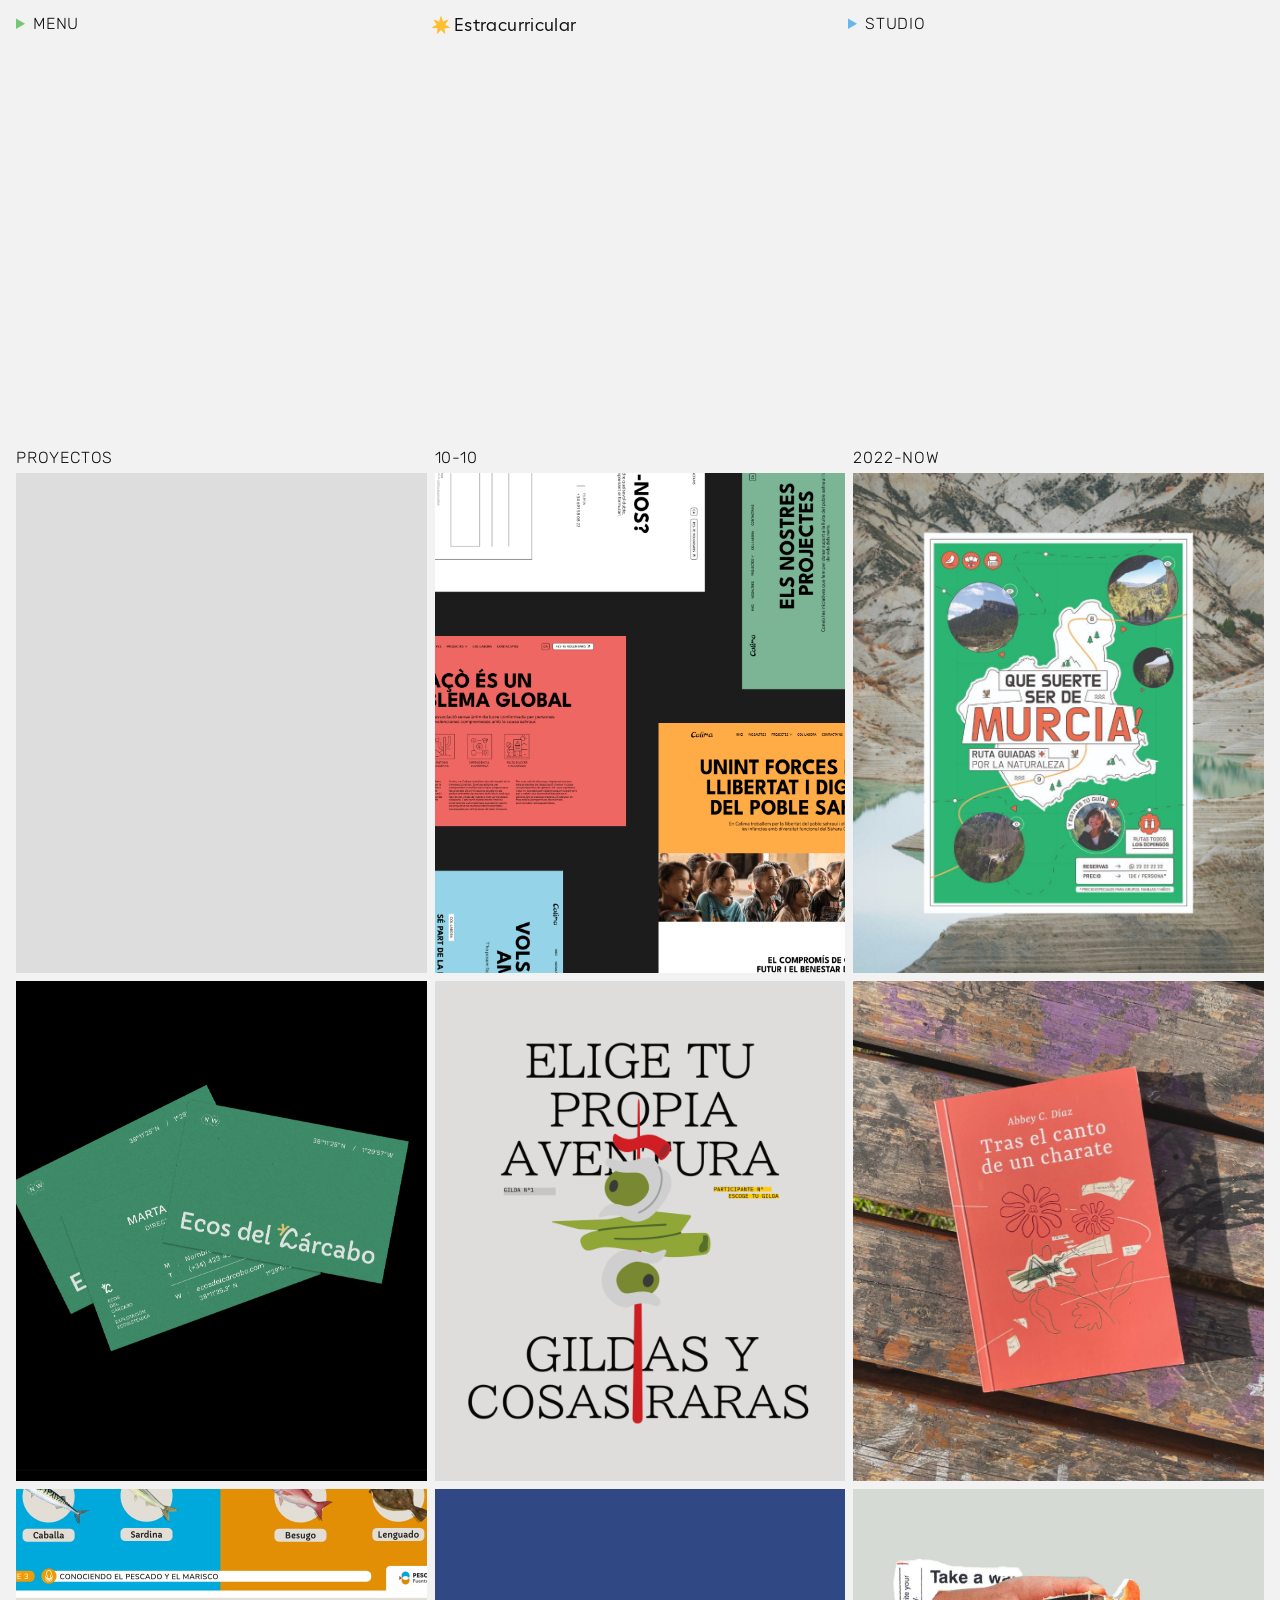
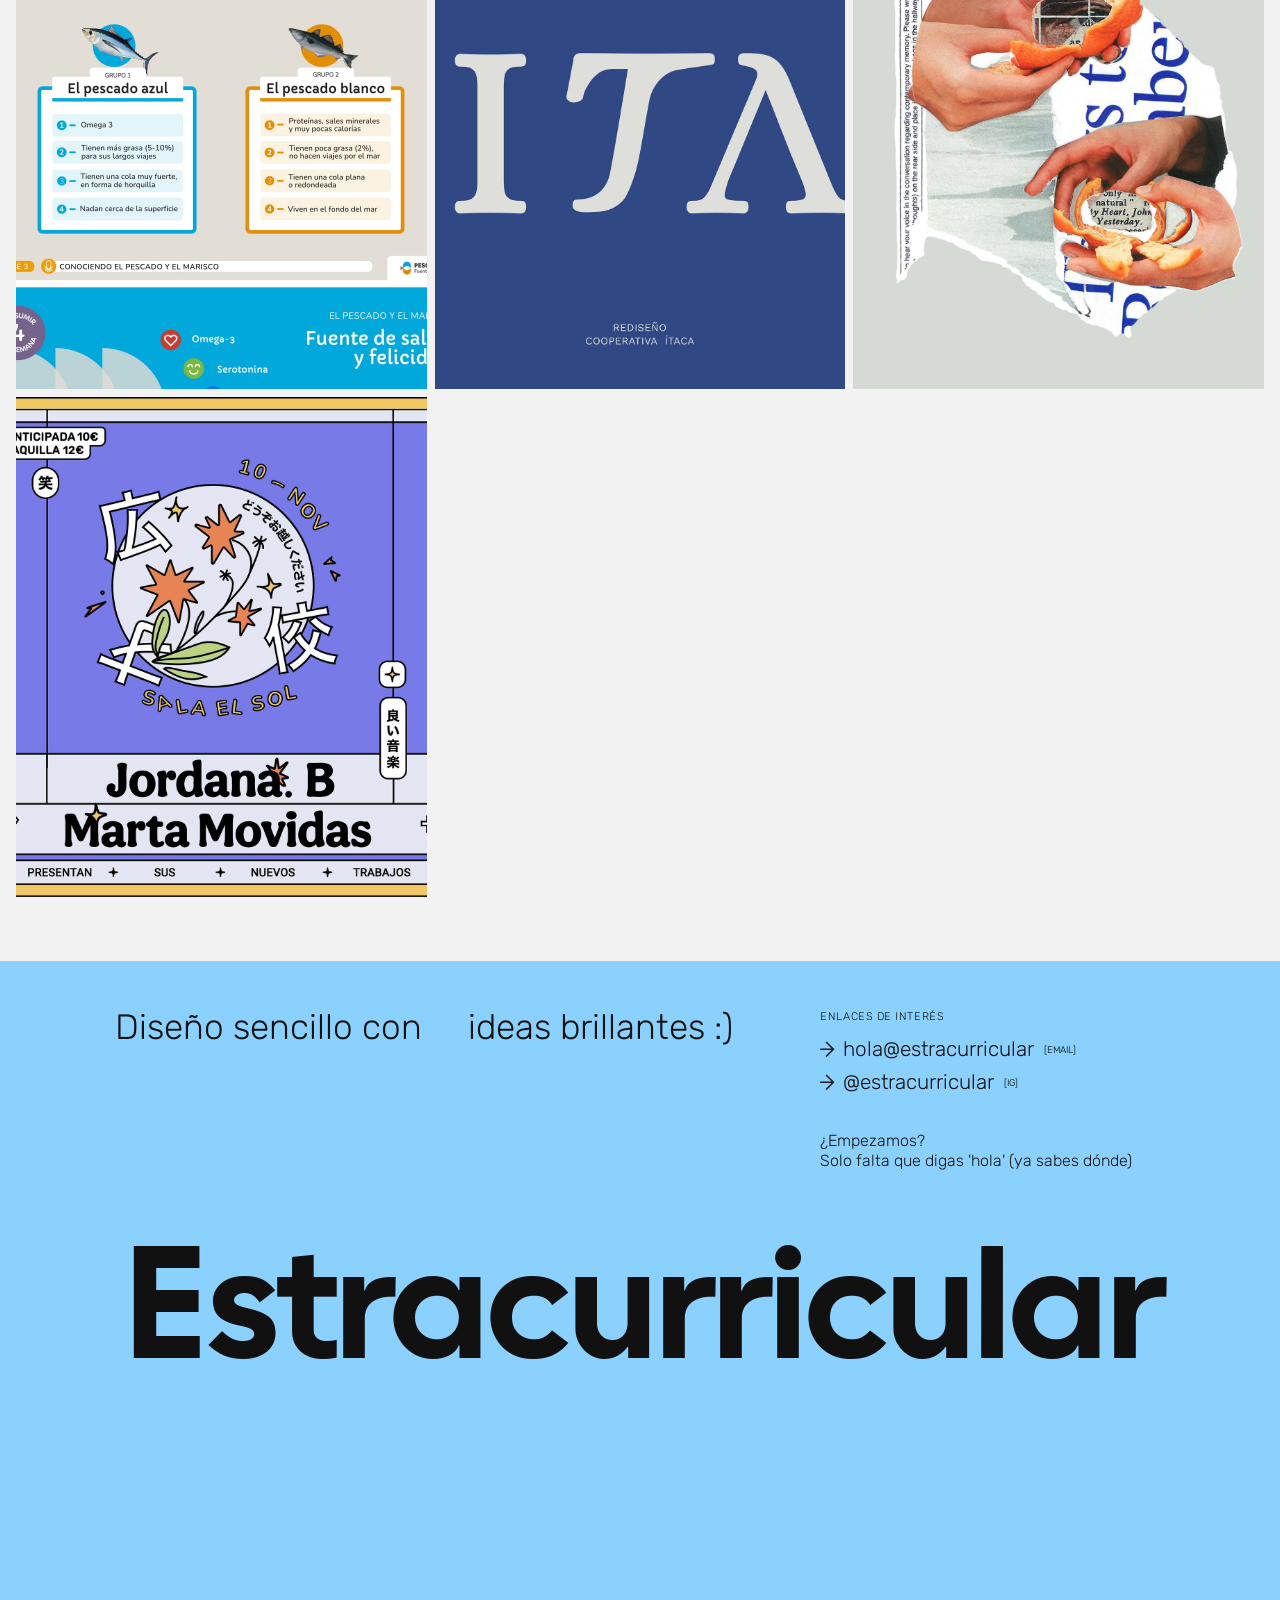
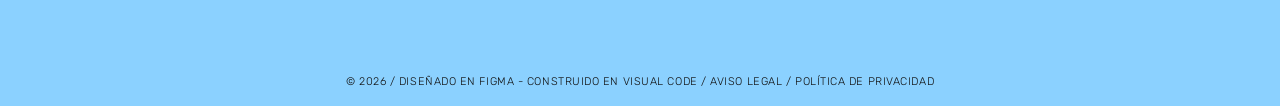
==== index.html @ f42e4435 "feat: mensaje hecho a mano" ====
<!DOCTYPE html>
<html lang="es">
<head>
    <meta charset="UTF-8">
    <meta name="viewport" content="width=device-width, initial-scale=1.0">

    <title>Estracurricular Design</title>

    <link rel="icon" type="image/svg+xml" href="./assets/img/favicon.svg" />


    <!-- Google Fonts -->
    <link rel="preconnect" href="https://fonts.googleapis.com">
	  <link rel="preconnect" href="https://fonts.gstatic.com" crossorigin>
	  <link href="https://fonts.googleapis.com/css2?family=Rubik:ital,wght@0,300..900;1,300..900&display=swap" rel="stylesheet">

    <link rel="stylesheet" href="css/style.css">
    <link rel="stylesheet" href="css/typography.css">
</head>

<body>
<!-- 
  Aquí no hay plantillas, solo decisiones cuestionables
  Está maquetado en Visual Code y publicado con github
  Lenguaje Vainilla -->

<!-- START: Header -->
    <header class="header">
<!-- 1. Menu -->
        <details >
          <summary class="text-heading-3 menu">Menu</summary>
          <aside class="aside_menu">
            <span class="text-label"> Menu?... Vaya</span>
            <div class="bloque__titulo">
               <h3 class="text-display">Pues no hay mucho más que te pueda enseñar...</h3>
               <p class="text-heading-2" style="text-transform:none; letter-spacing: 0; ">Pero si quieres saber más de mí o proponerme cualquier cosa (ya sea tomar un café, pedirme matrimonio, montar una marca de pizzas o simplemente ser mi amiga), ya sabes dónde encontrarme:</p>
            </div>
            <img src="./assets/img/yo-pequena.svg">
            <div class="linea"></div>
            <div class="bloque__contacto">
              <div class="bloque__contacto_sub">
                <p class="text-label bloque__subtitulo">Email</p>
                <address class="text-heading-3">hola@estracurricular.es</address>
              </div>
              <div class="bloque__contacto_sub">
                <p class="text-label">Instagram</p>
                <a href="https://www.instagram.com/estracurricular/" class="text-heading-3">
                  @estracurrciular 
                  <svg width="15" viewBox="0 0 22 23" fill="none" xmlns="http://www.w3.org/2000/svg"><path d="M1.25003 11.1222L19.4514 11.1358M9.70215 1.25L19.6016 11.1495L9.70215 21.049" stroke="#1E1E1C" stroke-width="2.5" stroke-miterlimit="10" stroke-linecap="round"/></svg>
                </a>
              </div>
              <div class="bloque__contacto_sub">
                <p class="text-label">Teléfono</p>
                <p class="text-heading-3">Primero invitame a cenar :P</p>
              </div>
            </div>
          </aside>
        </details>
<!-- 2. Logo -->
        <span class="header__logo">
            <svg width="18px" viewBox="0 0 298 291" version="1.1" xmlns="http://www.w3.org/2000/svg" xmlns:xlink="http://www.w3.org/1999/xlink" xml:space="preserve" xmlns:serif="http://www.serif.com/" style="fill-rule:evenodd;clip-rule:evenodd;stroke-linejoin:round;stroke-miterlimit:2;">
            <g transform="matrix(1,0,0,1,-1674.656646,-1501)"> <g transform="matrix(1,0,0,1,-89,252)">
            <path d="M1906.164,1253.664C1907.027,1250.89 1909.595,1249 1912.5,1249C1915.405,1249 1917.973,1250.89 1918.836,1253.664L1944.294,1335.479L2024.132,1304.372C2026.839,1303.317 2029.918,1304.146 2031.729,1306.418C2033.541,1308.689 2033.664,1311.875 2032.033,1314.28L1983.941,1385.194L2058.039,1428.219C2060.552,1429.678 2061.823,1432.602 2061.177,1435.434C2060.53,1438.267 2058.116,1440.35 2055.219,1440.574L1969.791,1447.188L1982.352,1531.946C1982.778,1534.82 1981.285,1537.637 1978.667,1538.898C1976.05,1540.158 1972.916,1539.569 1970.935,1537.445L1912.5,1474.778L1854.065,1537.445C1852.084,1539.569 1848.95,1540.158 1846.333,1538.898C1843.715,1537.637 1842.222,1534.82 1842.648,1531.946L1855.209,1447.188L1769.781,1440.574C1766.884,1440.35 1764.47,1438.267 1763.823,1435.434C1763.177,1432.602 1764.448,1429.678 1766.961,1428.219L1841.059,1385.194L1792.967,1314.28C1791.336,1311.875 1791.459,1308.689 1793.271,1306.418C1795.082,1304.146 1798.161,1303.317 1800.868,1304.372L1880.706,1335.479L1906.164,1253.664Z" style="fill:rgb(255,191,51);"/>
            </g></g>
            </svg>

            <p>Estracurricular</p>
        </span>
<!-- 3. Sobre mi -->
        <details >
            <summary class="text-heading-3 studio">Studio</summary>

            <aside class="aside_infoSobreMi">
          

              <div class="accordion-item active"> 
                <button class="accordion-header">
                  <p class="text-label">Sobre mi</p>
                  <span class="icon">+</span>
                </button>

                <div class="accordion-content">
                <h2 class="espacioTitulo text-heading-2">Diseño sencillo<br>con ideas brillantes</h2>
                <p class="text-body" style="margin-bottom: 32px;">Estracurricular reúne los proyectos profesionales de Lis, diseñadora gráfica afincada en Valencia. A través de ellos materializa lo que más le apasiona: dar forma, identidad y estructura a contenidos, ordenar ideas con un toque de humor y conseguir que todo encaje y fluya de manera natural.</p>
                </div>
              </div>
              <div class="linea"></div>

              <div class="accordion-item"> 
                <button class="accordion-header">
                  <p class="text-label">metodo de trabajar</p>
                  <span class="icon">+</span>
                </button>

                <div class="accordion-content">
                <span class="espacioTitulo"> <q>Entiendo el diseño como una herramienta para contar ideas</q></span>
                <p class="text-body">Un gran diseño es una buena idea bien contada. Por eso, cada proyecto se aborda buscando resolver gráficamente problemas comunicativos, poniendo el foco en:</p>
                <ul>
                      <li class="text-label">CONCEPTOS</li>
                      <li class="text-label">DETALLES</li>
                      <li class="text-label">ESTRATEGIA</li>
                      <li class="text-label">SIMPLICIDAD</li>
                  </ul>
                  <p class="text-body">Trabajo desde la escucha activa, sintetizando la información y conceptualizando y transformándola en mensajes e imágenes potentes que simplifican, cuentan y conectan con la gente. </p>
                  </div>
              </div>
                <div class="cont__img">
                  <img src="./assets/img/8-08 1.png">
                </div>
                <div class="linea"></div>

                <div class="contacto">
                  <div class="contacto_sub">
                  <h6 class="text-label">Buenas o malas, </h6>
                  <h6 class="text-label">hola@estracurricular.es</h6>
                  </div>
                  <h6 class="text-label" >todas las ideas son bienvenidas</h6>
                </div>
          </aside>
        </details>
        </span>
    </header>
  <!-- END: Header -->

<script src="./js/accordion.js"></script>

  <!-- START: Proyectos -->
    <aside class="project__info"> 
        <span class="project__name text-heading-3">Proyectos</span>
        <span id="project-counter" class="project__number text-heading-3">1-3</span>
        <span id="project-year" class="project__number text-heading-3">2026</span>
    </aside>
<!-- 1. Reticula -->
    <main class="portfolio">
        <section class="projects">
 <!-- Proyecto -->
            <a class="project" data-index="1" data-year="2026" href="construccion.html">
              <div class="project__texto">
                    <p class="text-label"><span>Diseño web</span><span>Identidad gráfica</span><span style="background-color: #F4CF90;">En desarollo</span></p>
                    <h5 class="text-heading-3">Marina Traducciones</h5>
                  </div>
              <div class="project__visual">
                <video autoplay loop muted playsinline width="100%">
                <source src="./assets/img/marina/marina-0.mp4" type="video/mp4">
                </video>
              </div>
            </a>

 <!-- Proyecto Calima -->
            <a class="project" data-index="2" data-year="2026" href="project.html?id=proyectoCalima">
              <div class="project__texto">
                    <p class="text-label"><span>Diseño web</span><span>react</span></p>
                    <h5 class="text-heading-3">Asociación Calima</h5>
                  </div>
              <div class="project__visual">
                <img
                  src="./assets/img/calima/calima-0.png"
                  alt="Proyecto web para la Asociación Calima"
                  class="hover-sequence"
                  data-base-path="./assets/img/calima/calima-"
                  data-total-frames="3"
                  data-extension=".png"
                >
              </div>
            </a>

 <!-- Proyecto Murcia -->
            <a class="project" data-index="3" data-year="2026" href="project.html?id=proyectoMurcia">
              <div class="project__texto">
                    <p class="text-label"><span>Cartelería</span></p>
                    <h5 class="text-heading-3">Proyecto: Rutas por Murcia</h5>
                  </div>
              <div class="project__visual">
                <img
                  src="./assets/img/abbey/murcia-0.jpg"
                  alt="Cartel para el proyecto de Abbey"
                  class="hover-sequence"
                  data-base-path="./assets/img/abbey/murcia-"
                  data-total-frames="1"
                  data-extension=".jpg"
                >
              </div>
            </a>

 <!-- Proyecto Ecos del Carcabo -->
            <a class="project" data-index="4" data-year="2025" href="project.html?id=proyectoEcos">
              <div class="project__texto">
                    <p class="text-label"><span>Web</span><span>Identidad</span><span style="background-color: #F4CF90;">En desarollo</span></p>
                    <h5 class="text-heading-3">Ecos del carcabo</h5>
                  </div>
              <div class="project__visual">
                <img
                  src="./assets/img/ecos/ecos-0.png"
                  alt="Cartel para el proyecto de Abbey"
                  class="hover-sequence"
                  data-base-path="./assets/img/ecos/ecos-"
                  data-total-frames="1"
                  data-extension=".png"
                >
              </div>
            </a>

 <!-- Proyecto Gildas -->
            <a class="project" data-index="5" data-year="2025" href="project.html?id=proyectoGildas">
              <div class="project__texto">
                    <p class="text-label"><span>Cartel</span></p>
                    <h5 class="text-heading-3">Evento: Concurso de gildas</h5>
                  </div>
              <div class="project__visual">
                <img
                  src="./assets/img/graficas/gildas-0.png"
                  alt="Cartel para el proyecto de Abbey"
                  class="hover-sequence"
                  data-base-path="./assets/img/graficas/gildas-"
                  data-total-frames="1"
                  data-extension=".png"
                >
              </div>
            </a>

 <!-- Proyecto Poemario -->
             <a class="project" data-index="6" data-year="2025" href="project.html?id=proyectoCharate">
              <div class="project__texto">
                    <p class="text-label"><span>Diseño de portada</span><span>Editorial</span></p>
                    <h5 class="text-heading-3">Poemario: Tras el canto de un charate</h5>
                  </div>
              <div class="project__visual">
                <img
                  src="./assets/img/abbey/abbey-0.jpg"
                  alt="Cartel para el proyecto de Abbey"
                  class="hover-sequence"
                  data-base-path="/assets/img/abbey/abbey-"
                  data-total-frames="3"
                  data-extension=".jpg"
                >
              </div>
            </a>
            

 <!-- Proyecto Pesca -->
             <a class="project" data-index="7" data-year="2024" href="project.html?id=proyectoPeces">
              <div class="project__texto">
                    <p class="text-label"><span>Material educativo</span><span>Editorial</span></p>
                    <h5 class="text-heading-3">Taller: Pesca España</h5>
                  </div>
              <div class="project__visual">
                <img
                  src="./assets/img/pesca/pesca-0.jpg"
                  alt="Elementos gráficos para el taller de pesca impartido por Pesca España en los colegios"
                  class="hover-sequence"
                  data-base-path="./assets/img/pesca/pesca-"
                  data-total-frames="3"
                  data-extension=".jpg"
                >
              </div>
            </a>

 <!-- Proyecto ITACA -->
             <a class="project" data-index="8" data-year="2024" href="project.html?id=proyectoItaca">
              <div class="project__texto">
                    <p class="text-label"><span>Rediseño de identidad</span><span>Identidad</span></p>
                    <h5 class="text-heading-3">Itaca</h5>
                  </div>
              <div class="project__visual">
                <img
                  src="./assets/img/graficas/itaca-0.jpg"
                  alt="Cartel para el proyecto de Abbey"
                  class="hover-sequence"
                  data-base-path="./assets/img/graficas/itaca-"
                  data-total-frames="3"
                  data-extension=".jpg"
                >
              </div>
            </a>

 <!-- Proyecto -->
             <a class="project" data-index="9" data-year="2022-now" href="construccion.html">
              <div class="project__texto">
                    <p class="text-label"><span>Portadas</span></p>
                    <h5 class="text-heading-3">Portadas de música</h5>
                  </div>
              <div class="project__visual">
                <img
                  src="./assets/img/graficas/musica-0.jpg"
                  alt="Cartel para el proyecto de Abbey"
                  class="hover-sequence"
                  data-base-path="./assets/img/graficas/musica-"
                  data-total-frames="3"
                  data-extension=".jpg"
                >
              </div>
            </a>

 <!-- Proyecto -->
             <a class="project" data-index="10" data-year="2022-now" href="construccion.html">
              <div class="project__texto">
                    <p class="text-label"><span>Cartelería</span></p>
                    <h5 class="text-heading-3">Carteles de conciertos</h5>
                  </div>
              <div class="project__visual">
                <img
                  src="./assets/img/graficas/cartel-0.jpg"
                  alt="Cartel para el proyecto de Abbey"
                  class="hover-sequence"
                  data-base-path="./assets/img/graficas/cartel-"
                  data-total-frames="3"
                  data-extension=".jpg"
                >
              </div>
            </a>
            
            <script src="./js/hoverPortadas.js"></script>
            <script src="./js/scroll-project.js"></script>
           
        </section>
<!-- END: Proyectos -->
    </main>

 <!-- START: Footer -->
<footer>
<section class="textoFooter">
<!-- Bloque 1 -->
  <span class="claim"><h2 class="text-heading-1"> Diseño sencillo con</h2></span>
<!-- Bloque 2 -->
  <span class="claim"><h2 class="text-heading-1 sticker">ideas brillantes :)</h2></span>
<!-- Bloque 3 -->
  <div>
    <h4 class="text-label">Enlaces de interés</h4>
    <span>
      <svg width="15" viewBox="0 0 22 23" fill="none" xmlns="http://www.w3.org/2000/svg"><path d="M1.25003 11.1222L19.4514 11.1358M9.70215 1.25L19.6016 11.1495L9.70215 21.049" stroke="#1E1E1C" stroke-width="2.5" stroke-miterlimit="10" stroke-linecap="round"/></svg>
      hola@estracurricular <mark>[EMAIL]</mark>
    </span>
    <span>
      <svg width="15" viewBox="0 0 22 23" fill="none" xmlns="http://www.w3.org/2000/svg"><path d="M1.25003 11.1222L19.4514 11.1358M9.70215 1.25L19.6016 11.1495L9.70215 21.049" stroke="#1E1E1C" stroke-width="2.5" stroke-miterlimit="10" stroke-linecap="round"/></svg>
      @estracurricular <mark>[IG]</mark>
    </span>
    <p class="text-body" style="margin-top: 24px;">¿Empezamos?<br> Solo falta que digas 'hola' (ya sabes dónde)</p>
  </div>
</section>
<!-- Bloque 3 -->
<section class="logoFooter">
  <span>Estracurricular</span>
</section>
  <p class="text-label" style=" text-align: center;">© 2026  / Diseñado en Figma - Construido en Visual Code / Aviso legal / Política de Privacidad</p>

</footer>
 <!-- END: Footer -->

</body>
</html>
---- css/style.css ----
:root {
    --azulClaro: #8BD1FF;
    --azulOcuro: #68b6ea;
    --verdeClaro: #9ADE9B;
    --verdeOscuro: #74c775;
}



* {
    margin: 0;
    padding: 0;
    box-sizing: border-box;
}

a, button {
    font-family: 'Rubik', sans-serif;
    color:initial;
    text-decoration: none;
    font-weight: initial;
}

html,
body {
    width: 100vw;
    max-width: 100vw;
    min-height: 100%;
    background: #f2f2f2;
}

header, main, .textoFooter {max-width: 1500px; margin: auto;}

summary {cursor: pointer;}
summary.menu::marker {color: var(--verdeOscuro)}
summary.menu:hover {color: var(--verdeOscuro) }
summary.studio::marker { color: var(--azulOcuro) }
summary.studio:hover{ color: var(--azulOcuro) }

.marker { background: var(--verdeClaro);

    -webkit-box-decoration-break: clone;
    box-decoration-break: clone;
}

mark {background-color: white; padding: 0.5px 2px ;}

.arrow {
    display: inline-block;
    width: 0;
    height: 0;
    border-top: 6px solid transparent;
    border-bottom: 6px solid transparent;
    border-right: 9px solid currentColor;
}


/* 1. Header
   ========================================================================== */

.header {
  width: 100%;
  display: grid;
  grid-template-columns: repeat(3, 1fr);
  padding: 16px;

  & .header__logo { 
    display: flex;
    flex-direction: row;
    align-content: center;
    gap: 4px;
    & p {
      font-family: "Cal Sans", sans-serif;
      font-weight: 200;
      font-style: normal;
      font-size: 1.14rem;
      line-height: 100%;
      text-transform: inherit;
      letter-spacing: 0.02em;
    
    }
  }
}

 .aside_menu {
  z-index: 40;
  position: absolute;
  display: flex;
  flex-direction: column;
  width: calc(100% - 32px);
  height: fit-content;
  margin-top: 16px;
  padding: 16px;
  background-color: var(--verdeClaro);

  & .bloque__titulo {
    display: flex; flex-direction: column; gap: 16px;
    width: 53%;
    margin-block: 100px 120px;
    margin-left: 40px;
  
  }
  & img {
    position: absolute;
    width: 200px;
    top: 30%;
    right: 10%;
    transform: scaleX(-1);
  }
  & .linea {
    width: 100%;
    border-bottom: 1px solid #111 ;
  }
  & .bloque__contacto {
    width: 100%;
    display: grid;
    grid-template-columns: repeat(3, 1fr);
    padding-block: 24px;

    & .bloque__contacto_sub { 
    display: flex;
    flex-direction: column;
    gap: 4px;
      & address, a {font-style: normal; text-decoration: none;  }
    }
  }
 }

.aside_infoSobreMi {
  z-index: 50;
  position: absolute;
  display: flex;
  flex-direction: column;
  margin-top: 16px;
  width: auto;
  min-width: 0;
  margin-right: 16px;
  padding: 16px;
  background-color: var(--azulClaro);

    & .espacioTitulo {
    margin-top:48px;
    margin-bottom: 8px;
    }

    & button {
      height: 12px;
    }
    & .linea {
      margin-block: 12px;
      width: 100%;
      border-bottom: 1px solid #38547B;
    }
    & ul {
      display: flex;
      flex-direction: row;
      flex-wrap: wrap;
      list-style: none;
      gap: 16px;
      padding-block: 8px;
        & li {
          line-height: 100%; height: fit-content;
          padding:4px 4px;
          background-color: white;
          border-radius: 5px;
        }
    }
    & .cont__img {
      width: 100%; 
      display: flex; 
      justify-content: center; 
      padding-block: 48px;
      & img {width: 100px}
    }
    & .contacto {
      padding-block: 8px;
      display: flex;
      flex-direction: column;
      gap:0;
        & .contacto_sub {
          display: flex; flex-direction: row; justify-content: space-between;
          height: fit-content;
        }
    }
  }

/*   Acordeon  */

.accordion-header {
  width: 100%;
  background: none;
  border: none;
  outline: none;
  display: flex;
  justify-content: space-between;
  align-items: center;
  font-size: 1.05rem;
  font-weight: 500;
  cursor: pointer;
  text-align: left;
}

.accordion-content {
  display: flex;
  flex-direction: column;
  margin-bottom: 0px;
  max-height: 0;
  overflow: hidden;
  transition: max-height 0.4s cubic-bezier(0.16, 1, 0.3, 1); 
}

.icon {
  font-size: 1.2rem;
  transition: transform 0.3s ease;
}

.accordion-item.active .icon {
  transform: rotate(45deg);
}

.accordion-item.active .icon {
  transform: rotate(45deg);
}

/* // TABLET / MOVIL // */

@media (max-width: 1000px) {

      .header {
        grid-template-columns: repeat(2, 1fr);
        & .header__logo { display: none;}
      }
    }

@media (max-width: 600px) {

    summary::marker { font-size: 1.5rem }

    .header {
    grid-template-columns: repeat(3, 1fr);
    height: 28px;
      & .header__logo { 
        display: block;
        margin: auto;
        & p {display: none}
      }
      & .studio {text-align: right;}
    }

    .aside_menu {
    width: auto;
    left:16px;
    right: 16px;
    padding: 24px;

      & .bloque__titulo {
        width: 100%;
        margin-block: 16px 64px;
        margin-left: 0px;
        gap: 24px;
      }
      & img { 
        width: 165px; 
        top: 20%; 
        left: 50%;
         transform: translateX(-50%);
      }
      & .bloque__contacto {
        display: flex;
        flex-direction: column;
        padding-block: 24px 8px; gap: 24px;
      }
    }

    .aside_infoSobreMi {
      width: auto; 
      left:16px; 
      padding: 24px;

          & .contacto {gap:4px;}
          & h6 {text-decoration: none;}

          

    }
}

/* 2. Proyectos
   ========================================================================== */

.portfolio {
    width: 100%;
    padding-top: 47vh;
}

.project__info {
    position: fixed;
    top: 50vh; 
    z-index: 20;
    width: 100%;
    height: 16px;
    padding-inline: 16px;
    display: grid;
    grid-template-columns: 1fr 1fr 1fr;
    gap: 8px;
    align-items: start;
}

/* Reticula */

.projects {
  width: 100%;
  display: grid;
  grid-template-columns: repeat(3, minmax(0, 1fr));
  gap: 8px;
  padding-inline: 16px;
  padding-bottom: 64px;
  
  & .project {
    position: relative;
    width: 100%;
    height: 500px;
    background: #dddddd;

    & .project__texto {
        position: absolute;
        inset: 0;
        display: flex;
        flex-direction: column;
        justify-content:space-between;
        padding: 16px;
        &:hover { p, h5 {display: flex}}
        & p {display: none; gap: 8px; line-height: 100%; height: fit-content;}
        & span {display: flex; background-color: white; padding:3px 5px; border-radius: 5px;}
        & h5 {display: none; width: fit-content; background-color: #9ADE9B;}
    }
    & .project__visual {
        width: 100%; height: 100%;
        display: flex;
        align-items: center;
        justify-content: center;
        overflow: hidden;
        & .hover-sequence {
          height: 100%;
          width: auto;
          object-fit: contain;
        }
     }
  }
 }

/* // TABLET / MOVIL // */

@media (max-width: 1000px) {

      .projects { grid-template-columns: repeat(2, minmax(0, 1fr));}
      .portfolio__intro {height: 300px;}
      .project__visual { height: 600px; padding-top: 180px; }
      .project__visual img { width: 65%; }
}

@media (max-width: 600px) {

      .project__info { top:48vh }
      .portfolio__intro { height: 40vh }
      #project-counter {text-align: center}
      #project-year {text-align: right;}

      .projects {
            width: 100%;
            max-width: 100%;
            height: fit-content;
            display: flex;
            flex-direction: column;
            gap: 8px;
            padding-inline: 16px;
            & .project {
              & .project__texto {
                & p, h5 {display: flex}}  
              }
            & .project__visual {
              padding: 0;
              & .hover-sequence, video {
                width: 100%;
                height: 500px;
                object-fit: cover;
                }
              }
             }
}

   

 
/* XX. Pagina de Proyecto
   ========================================================================== */

.botonback {
    position:fixed;
    z-index: 99999;
    top: 20px; left:42px;
    background-color: transparent;
    & button {
      display: inline-flex;
      justify-content: center; 
      align-items: center;
      width: 30px;
      height: 20px;
      color:var(--azulOcuro);
      background-color: transparent;
      border: none;
      & p{
        color:black;
        margin-left: 7px;
        padding:1px 3px;
        border-radius: 5%;
        background-color: var(--azulClaro);}
    }
   }

.projectPage {

  & .bloqueTitulo {
  display: flex;
  flex-direction: column;
  gap:16px;
  height: fit-content;
  justify-content: center;

  padding: 80px 24px ;
  }

  & .bloque {
    position:relative;
    width: 100%;
    display: grid;
    gap: 32px;
    grid-template-columns: 2fr 1fr;
    padding-block: 40px 80px;
    padding-inline: 16px;

     & .bloquePhotos {
      margin-top: 150px;
      display: flex;
      flex-direction: column;
      gap: 24px;
      & img {object-fit: cover; width: 100%;}
      & .images-row {
        display: grid;
        grid-template-columns: 1fr 1fr; 
        gap: 20px; 
        width: 100%;
       & img {
          width: 100%;
          height: auto;
          object-fit: cover;
        }
      }
      
    }
  }


}

.projectPage-info {
position: sticky;
top: 2px;
align-self: start;
height: fit-content;

& .bloqueTags {
  display: flex;
  flex-direction: column;
  gap: 4px;
  padding-block: 24px;
  & .lineaTags {
    display: grid;
    grid-template-columns: 1fr 2fr;
  }
}

& .bloqueTexto {
  display: flex;
  flex-direction: column;
  padding-right: 4px;
  & .text-heading-3{
    line-height: 125%;
  }
  & .accordion-content {margin-bottom: 8px;}
  & .textoPrincipal{
    display: flex;
    flex-direction: column;
    gap: 16px;
    margin-top: 32px;
  }
}
}

@media (max-width: 600px) {

  .projectPage {
   & .bloqueTitulo { padding-bottom: 0}

   .bloque{
    display: flex;
    flex-direction: column;
    & .bloquePhotos {
      margin: 0;
      & .images-row {
        grid-template-columns: 1fr; 
    }
  }
   } 
  }

}


/* 3. Footer
   ========================================================================== */

footer {
  position: relative;
  z-index: 200;
  width: 100%;
  padding: 16px;
  padding-top: 48px;
  background-color: var(--azulClaro);
  & .text-label {white-space: wrap;}
  & a { font-weight: 200 }

  & .textoFooter {
    height: fit-content;
    display: grid;
    grid-template-columns: repeat(3, minmax(0, 1fr));
    gap: 8px;
    max-width: 1050px;

    & .claim {
      display: flex;
      flex-direction: column;
      height: 215px;
    }
    & .sticker{
      display: inline-block;
      position:sticky;
      top: 25%;
    }

    & .espacioI {padding-right: 10vw;}

    & span {
      display: flex; 
      gap: 8px; 
      text-transform:inherit; 
      font-weight: 200;
      font-size: 1.3rem;
    }
   
    & div { 
      width: 100%;
      display: flex;
      flex-direction: column;
      gap: 16px;
    }
    & mark {
      font-size: 0.6rem;
      background-color: inherit;
    }
  }

  & .logoFooter{
    position: relative;
    height: 450px;

    & span {
      display: inline-block;
      width: 100%;
      position:sticky;
      top: 75%;
      font-family: "Cal Sans", sans-serif;
      font-weight: 600;
      font-style: normal;
      font-size: 10rem;
      text-align: center;
      line-height: 100%;
      letter-spacing: -0.05em;

    }
  }
}

/* // TABLET / MOVIL // */

@media (max-width: 1000px) {

footer {
  & .textoFooter {
    grid-template-columns: repeat(2, minmax(0, 1fr));
    gap: 16px;

    
    & .inside { display:none;}
  }
  & .logoFooter{
    & span {font-size: 14.5vw;}
  }
}
}

@media (max-width: 600px) {

footer {
  & .textoFooter {
    display: flex;
    flex-direction: column;
    gap: 8px;
    margin-bottom: 32px;
    & .bloq1 {text-align: left;}
    & h2 {margin: 0;}
    & h4 {margin-top: 32px;}
    & .inside { display:none;}
    & .aclarar {color: #58707b;}
    & .claim{ height: auto;}
  }
  & .logoFooter{
    & span {font-size: 14vw; top: 85%;}
  }
}
}
---- css/typography.css ----
/* Grosor Ligth (200) */
@font-face {
  font-family: 'Cal Sans';
  src: url('/assets/webfonts/CalSansText-Light.woff2') format('woff2');
  font-weight: 200; /* O 'normal' */
  font-style: normal;
 
}

/* Grosor Bold */
@font-face {
  font-family: 'Cal Sans';
  src: url('/assets/webfonts/CalSansText-Bold.woff2') format('woff2');
  font-weight: 600;
  font-style: normal;

}

html {
  font-family: 'Rubik', sans-serif;
  font-style: normal;
  font-optical-sizing: auto;
  color: #111;
  line-height: 100%;
  letter-spacing: 0;
}

.text-display {
  font-family: 'Cal Sans', sans-serif;
  font-size: 5rem;
  letter-spacing: -0.05em;
  line-height: 100%;
}

.text-heading-1 {
  font-size: 2.2rem;
  font-weight: 200;
  line-height: 105%;
  letter-spacing: 0;    
}
.text-heading-2 {
  font-weight: 200;
  font-size: 1.3rem;
  letter-spacing: 0.05em;
  text-transform: uppercase;
  line-height: 115%;
}

.text-heading-3{
  font-weight: 200;
  font-size: 1rem;
  letter-spacing: 0.05em;
  text-transform: uppercase;
}

.text-body {
  font-size: 1rem;
  font-weight: 200;
  line-height: 125%;
}

.text-body-sm {
  font-size: 0.875rem;
  font-weight: 200;
  line-height: 125%;
  color: #737373;
}

.text-caption {
  font-weight: 200;
  font-size: 0.6875rem;
  letter-spacing: 0.05em;
  text-transform: uppercase;
  }

.text-label {
  font-weight: 200;
  font-size: 0.6875rem;
  letter-spacing: 0.05em;
  text-transform: uppercase;
  white-space: nowrap;

  
}

q {
  font-weight: 200;
  font-size: 1.4rem;
  line-height: 115%;
}


  @media (max-width: 600px) {

    .text-display { font-size: 4.1rem; }
    .text-heading-1 {
    font-size: 1.7rem;
    hyphens: auto;
    overflow-wrap: break-word; }

    .text-label{
      line-height: 110%;
      -webkit-text-decoration: none;
      text-decoration: none;
    }

    .tag.rayas {font-size: 0.7rem;}

    .small-mobile{
       font-weight: 200;
       font-size: 0.85rem;
       letter-spacing: -0.01em;
       
    }
  }
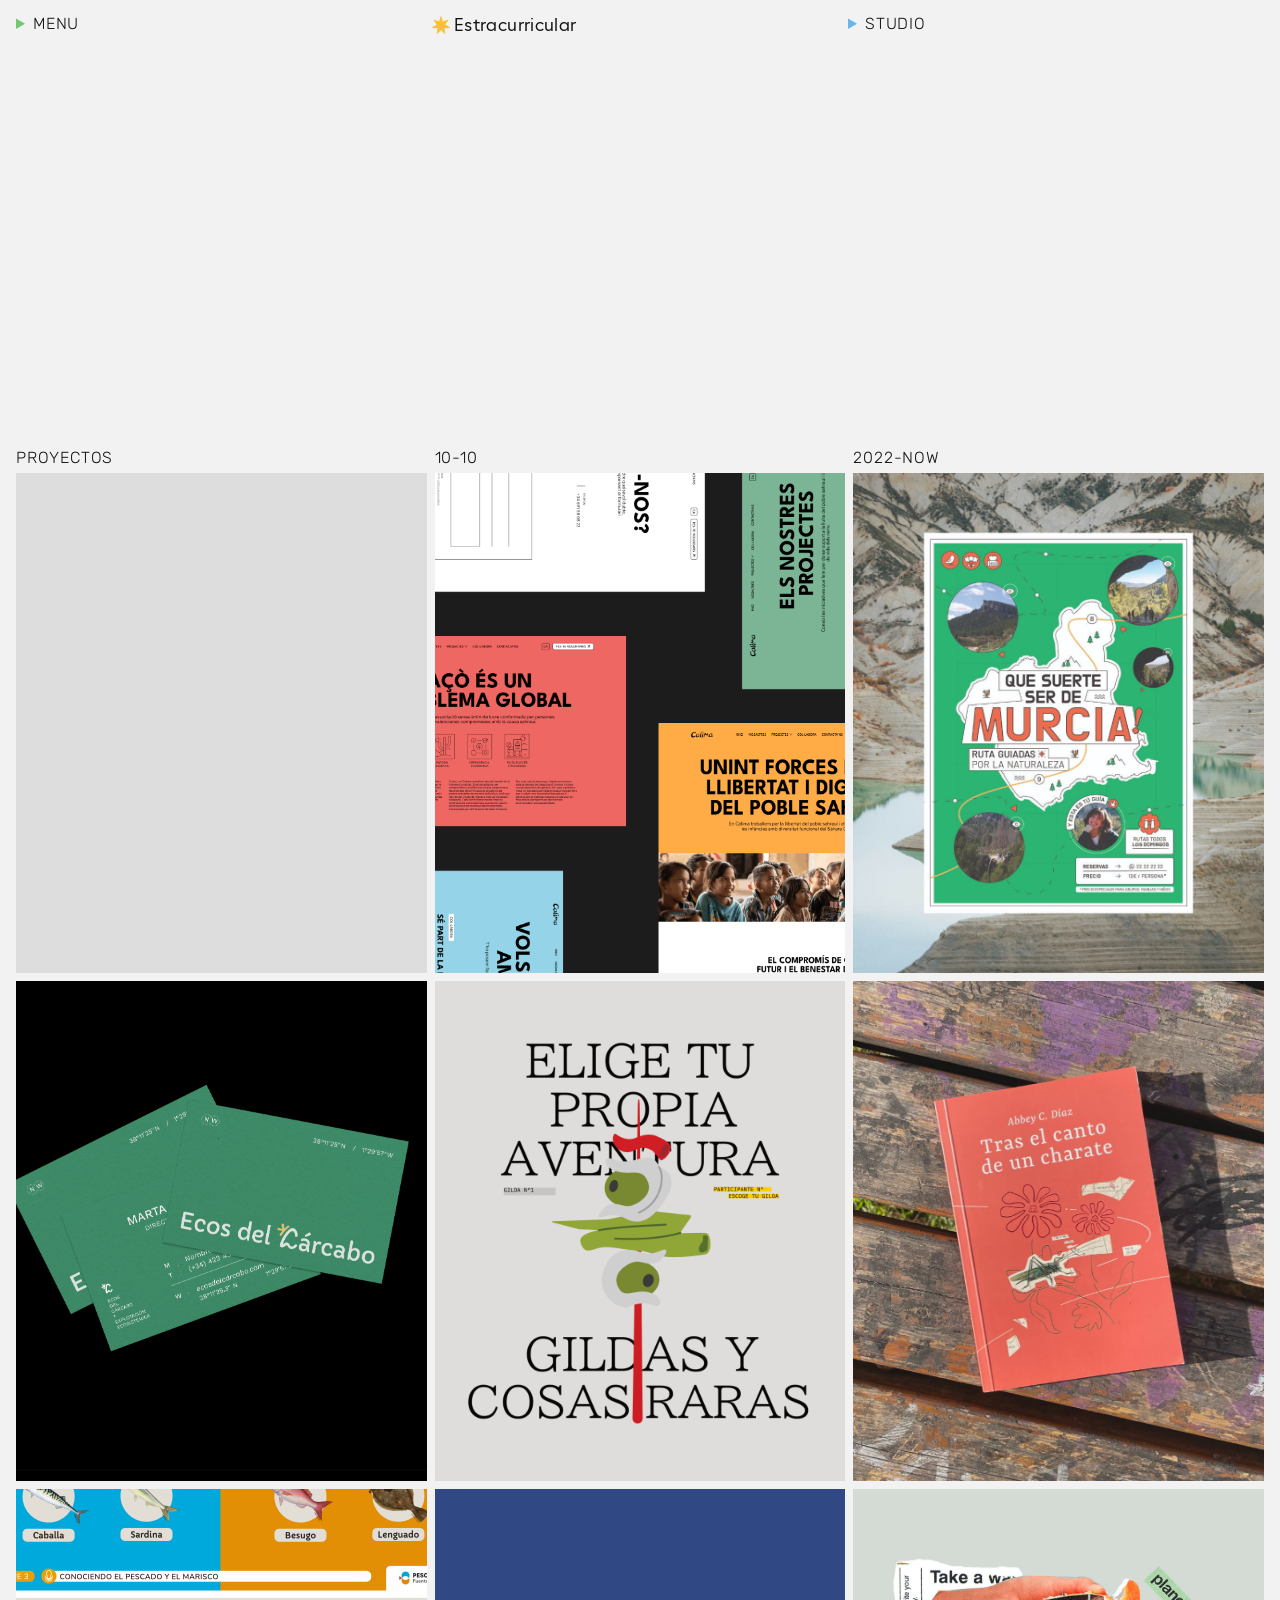
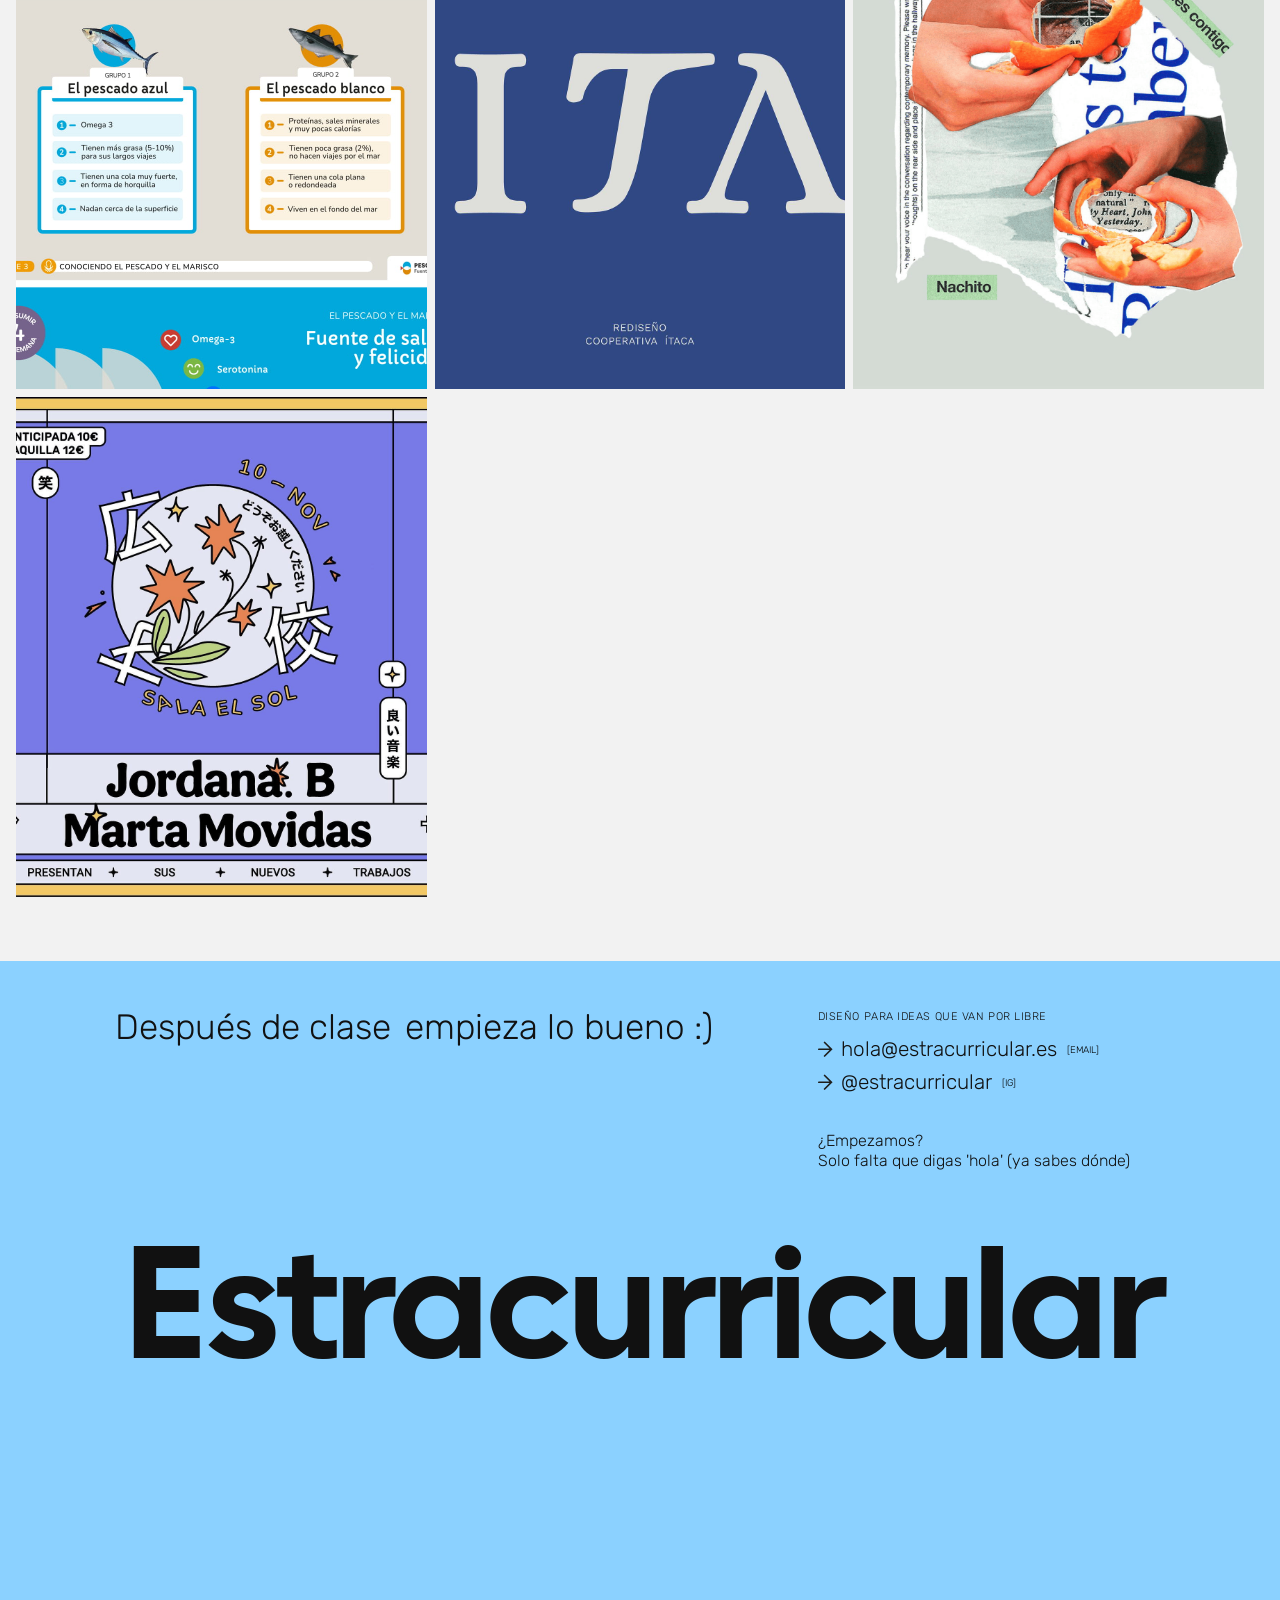
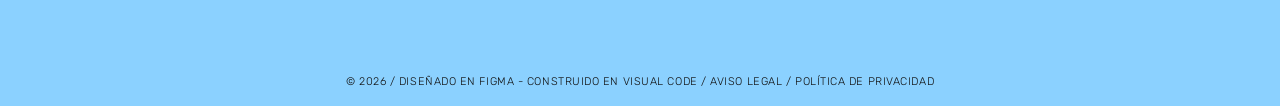
==== commit 208092aa: "Google Tag y nuevos post" ====
--- a/index.html
+++ b/index.html
@@ -1,6 +1,15 @@
 <!DOCTYPE html>
 <html lang="es">
 <head>
+
+    <!-- Google Tag Manager -->
+  <script>(function(w,d,s,l,i){w[l]=w[l]||[];w[l].push({'gtm.start':
+  new Date().getTime(),event:'gtm.js'});var f=d.getElementsByTagName(s)[0],
+  j=d.createElement(s),dl=l!='dataLayer'?'&l='+l:'';j.async=true;j.src=
+  'https://www.googletagmanager.com/gtm.js?id='+i+dl;f.parentNode.insertBefore(j,f);
+  })(window,document,'script','dataLayer','GTM-PDS98Z2X');</script>
+<!-- End Google Tag Manager -->
+
     <meta charset="UTF-8">
     <meta name="viewport" content="width=device-width, initial-scale=1.0">
 
@@ -22,7 +31,12 @@
 <!-- 
   Aquí no hay plantillas, solo decisiones cuestionables
   Está maquetado en Visual Code y publicado con github
-  Lenguaje Vainilla -->
+  CSS Vainilla -->
+
+<!-- Google Tag Manager (noscript) -->
+<noscript><iframe src="https://www.googletagmanager.com/ns.html?id=GTM-PDS98Z2X"
+height="0" width="0" style="display:none;visibility:hidden"></iframe></noscript>
+<!-- End Google Tag Manager (noscript) -->
 
 <!-- START: Header -->
     <header class="header">
@@ -264,7 +278,7 @@
               <div class="project__visual">
                 <img
                   src="./assets/img/graficas/itaca-0.jpg"
-                  alt="Cartel para el proyecto de Abbey"
+                  alt="Reediseño de la identidad del bar Itaca, en Murcia"
                   class="hover-sequence"
                   data-base-path="./assets/img/graficas/itaca-"
                   data-total-frames="3"
@@ -274,37 +288,37 @@
             </a>
 
  <!-- Proyecto -->
-             <a class="project" data-index="9" data-year="2022-now" href="construccion.html">
+             <a class="project" data-index="9" data-year="2022-now" href="project.html?id=proyectoPortadas">
               <div class="project__texto">
                     <p class="text-label"><span>Portadas</span></p>
                     <h5 class="text-heading-3">Portadas de música</h5>
                   </div>
               <div class="project__visual">
                 <img
-                  src="./assets/img/graficas/musica-0.jpg"
-                  alt="Cartel para el proyecto de Abbey"
-                  class="hover-sequence"
-                  data-base-path="./assets/img/graficas/musica-"
-                  data-total-frames="3"
-                  data-extension=".jpg"
+                  src="./assets/img/portadas/musica-0.png"
+                  alt="Cartel para portadas de singles o canciones"
+                  class="hover-sequence"
+                  data-base-path="./assets/img/portadas/musica-"
+                  data-total-frames="3"
+                  data-extension=".png"
                 >
               </div>
             </a>
 
  <!-- Proyecto -->
-             <a class="project" data-index="10" data-year="2022-now" href="construccion.html">
+             <a class="project" data-index="10" data-year="2022-now" href="project.html?id=proyectoCarteles">
               <div class="project__texto">
                     <p class="text-label"><span>Cartelería</span></p>
                     <h5 class="text-heading-3">Carteles de conciertos</h5>
                   </div>
               <div class="project__visual">
                 <img
-                  src="./assets/img/graficas/cartel-0.jpg"
-                  alt="Cartel para el proyecto de Abbey"
-                  class="hover-sequence"
-                  data-base-path="./assets/img/graficas/cartel-"
-                  data-total-frames="3"
-                  data-extension=".jpg"
+                  src="./assets/img/carteles/cartel-0.png"
+                  alt="Carteles para eventos musicales"
+                  class="hover-sequence"
+                  data-base-path="./assets/img/carteles/cartel-"
+                  data-total-frames="3"
+                  data-extension=".png"
                 >
               </div>
             </a>
@@ -320,24 +334,26 @@
 <footer>
 <section class="textoFooter">
 <!-- Bloque 1 -->
-  <span class="claim"><h2 class="text-heading-1"> Diseño sencillo con</h2></span>
-<!-- Bloque 2 -->
-  <span class="claim"><h2 class="text-heading-1 sticker">ideas brillantes :)</h2></span>
+  <span>
+  <span class="claim"><h2 class="text-heading-1">Después de clase</h2></span>
+  <span class="claim"><h2 class="text-heading-1 sticker">empieza lo bueno :)</h2></span>
+  </span>
 <!-- Bloque 3 -->
   <div>
-    <h4 class="text-label">Enlaces de interés</h4>
+    <h4 class="text-label">Diseño para ideas que van por libre</h4>
     <span>
       <svg width="15" viewBox="0 0 22 23" fill="none" xmlns="http://www.w3.org/2000/svg"><path d="M1.25003 11.1222L19.4514 11.1358M9.70215 1.25L19.6016 11.1495L9.70215 21.049" stroke="#1E1E1C" stroke-width="2.5" stroke-miterlimit="10" stroke-linecap="round"/></svg>
-      hola@estracurricular <mark>[EMAIL]</mark>
+      hola@estracurricular.es<mark>[EMAIL]</mark>
     </span>
     <span>
       <svg width="15" viewBox="0 0 22 23" fill="none" xmlns="http://www.w3.org/2000/svg"><path d="M1.25003 11.1222L19.4514 11.1358M9.70215 1.25L19.6016 11.1495L9.70215 21.049" stroke="#1E1E1C" stroke-width="2.5" stroke-miterlimit="10" stroke-linecap="round"/></svg>
       @estracurricular <mark>[IG]</mark>
     </span>
+    
     <p class="text-body" style="margin-top: 24px;">¿Empezamos?<br> Solo falta que digas 'hola' (ya sabes dónde)</p>
   </div>
 </section>
-<!-- Bloque 3 -->
+<!-- Bloque NOMBRE -->
 <section class="logoFooter">
   <span>Estracurricular</span>
 </section>
--- a/css/style.css
+++ b/css/style.css
@@ -425,7 +425,6 @@
   gap:16px;
   height: fit-content;
   justify-content: center;
-
   padding: 80px 24px ;
   }
 
@@ -467,6 +466,7 @@
 top: 2px;
 align-self: start;
 height: fit-content;
+padding-inline: 16px;
 
 & .bloqueTags {
   display: flex;
@@ -475,7 +475,7 @@
   padding-block: 24px;
   & .lineaTags {
     display: grid;
-    grid-template-columns: 1fr 2fr;
+    grid-template-columns: 1fr 3fr;
   }
 }
 
@@ -532,7 +532,7 @@
   & .textoFooter {
     height: fit-content;
     display: grid;
-    grid-template-columns: repeat(3, minmax(0, 1fr));
+    grid-template-columns: 2fr 1fr;
     gap: 8px;
     max-width: 1050px;
 
@@ -540,6 +540,7 @@
       display: flex;
       flex-direction: column;
       height: 215px;
+      margin-right: 6px;
     }
     & .sticker{
       display: inline-block;
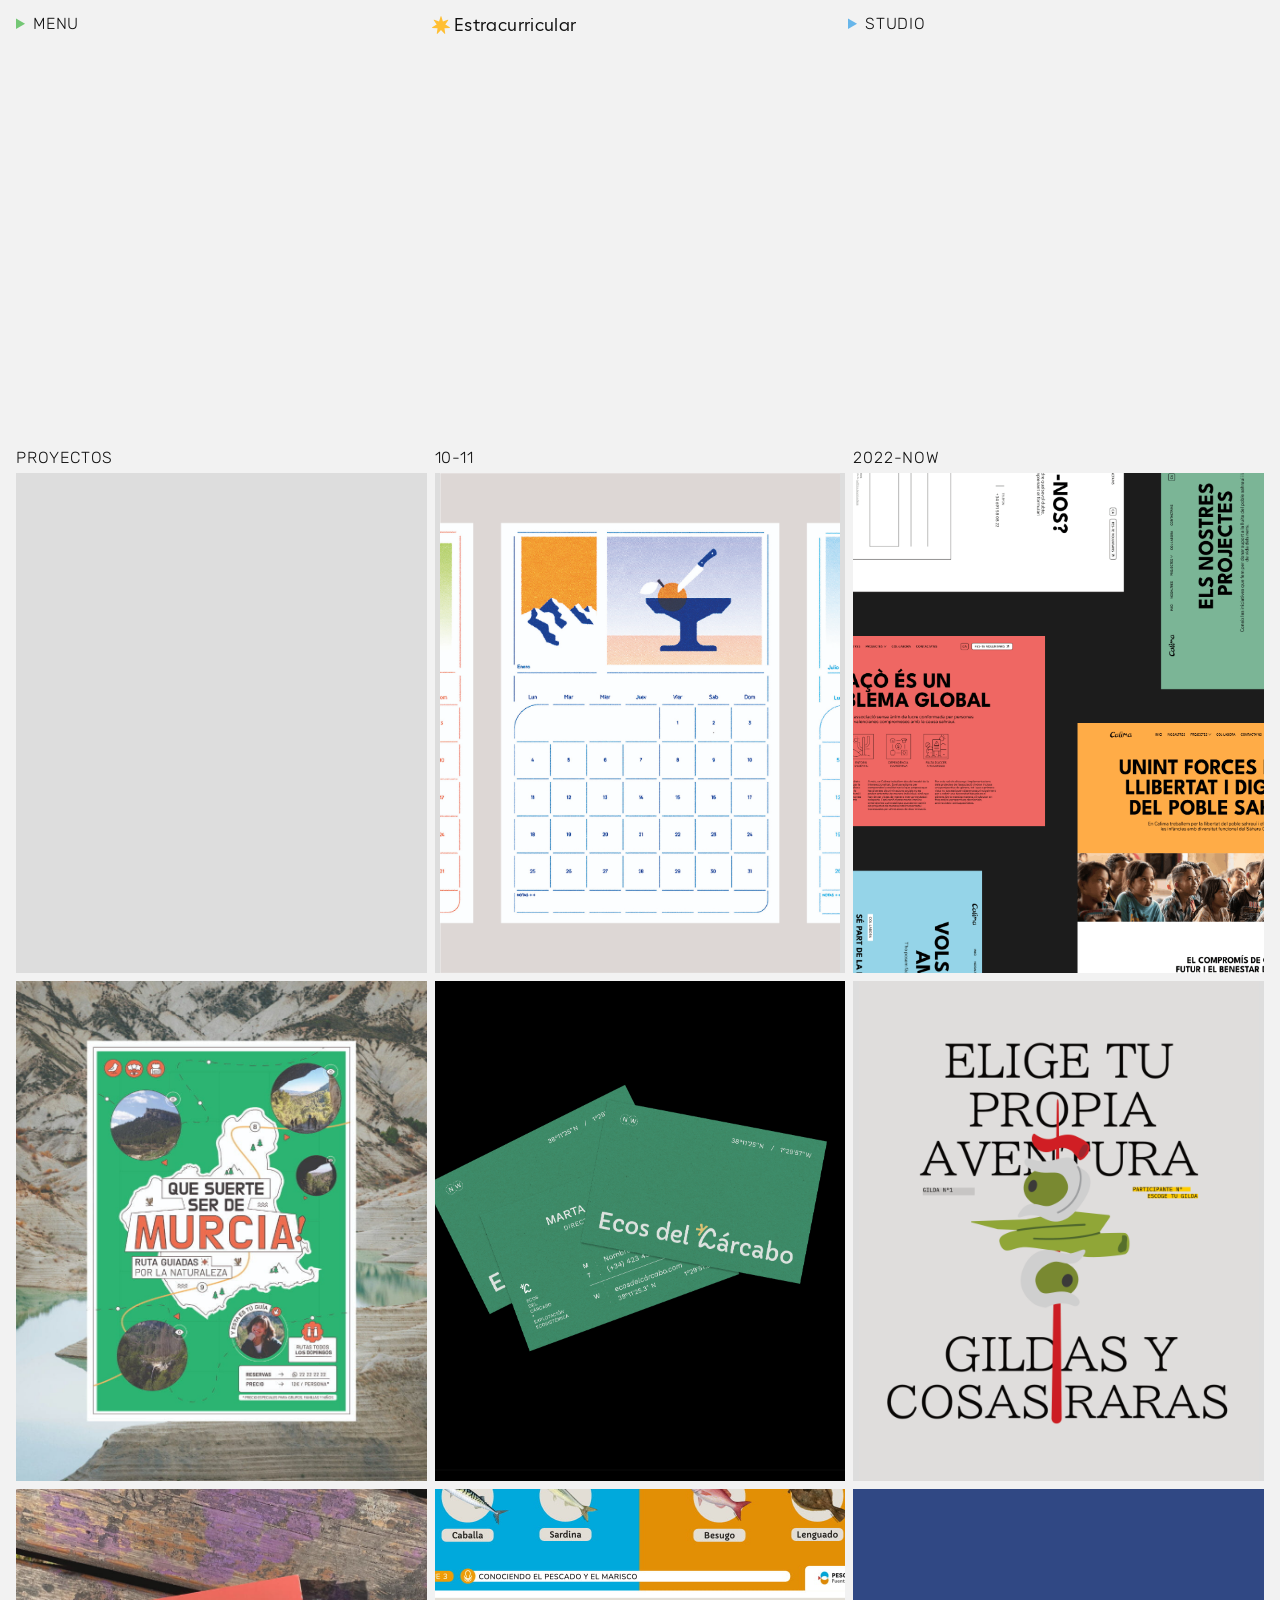
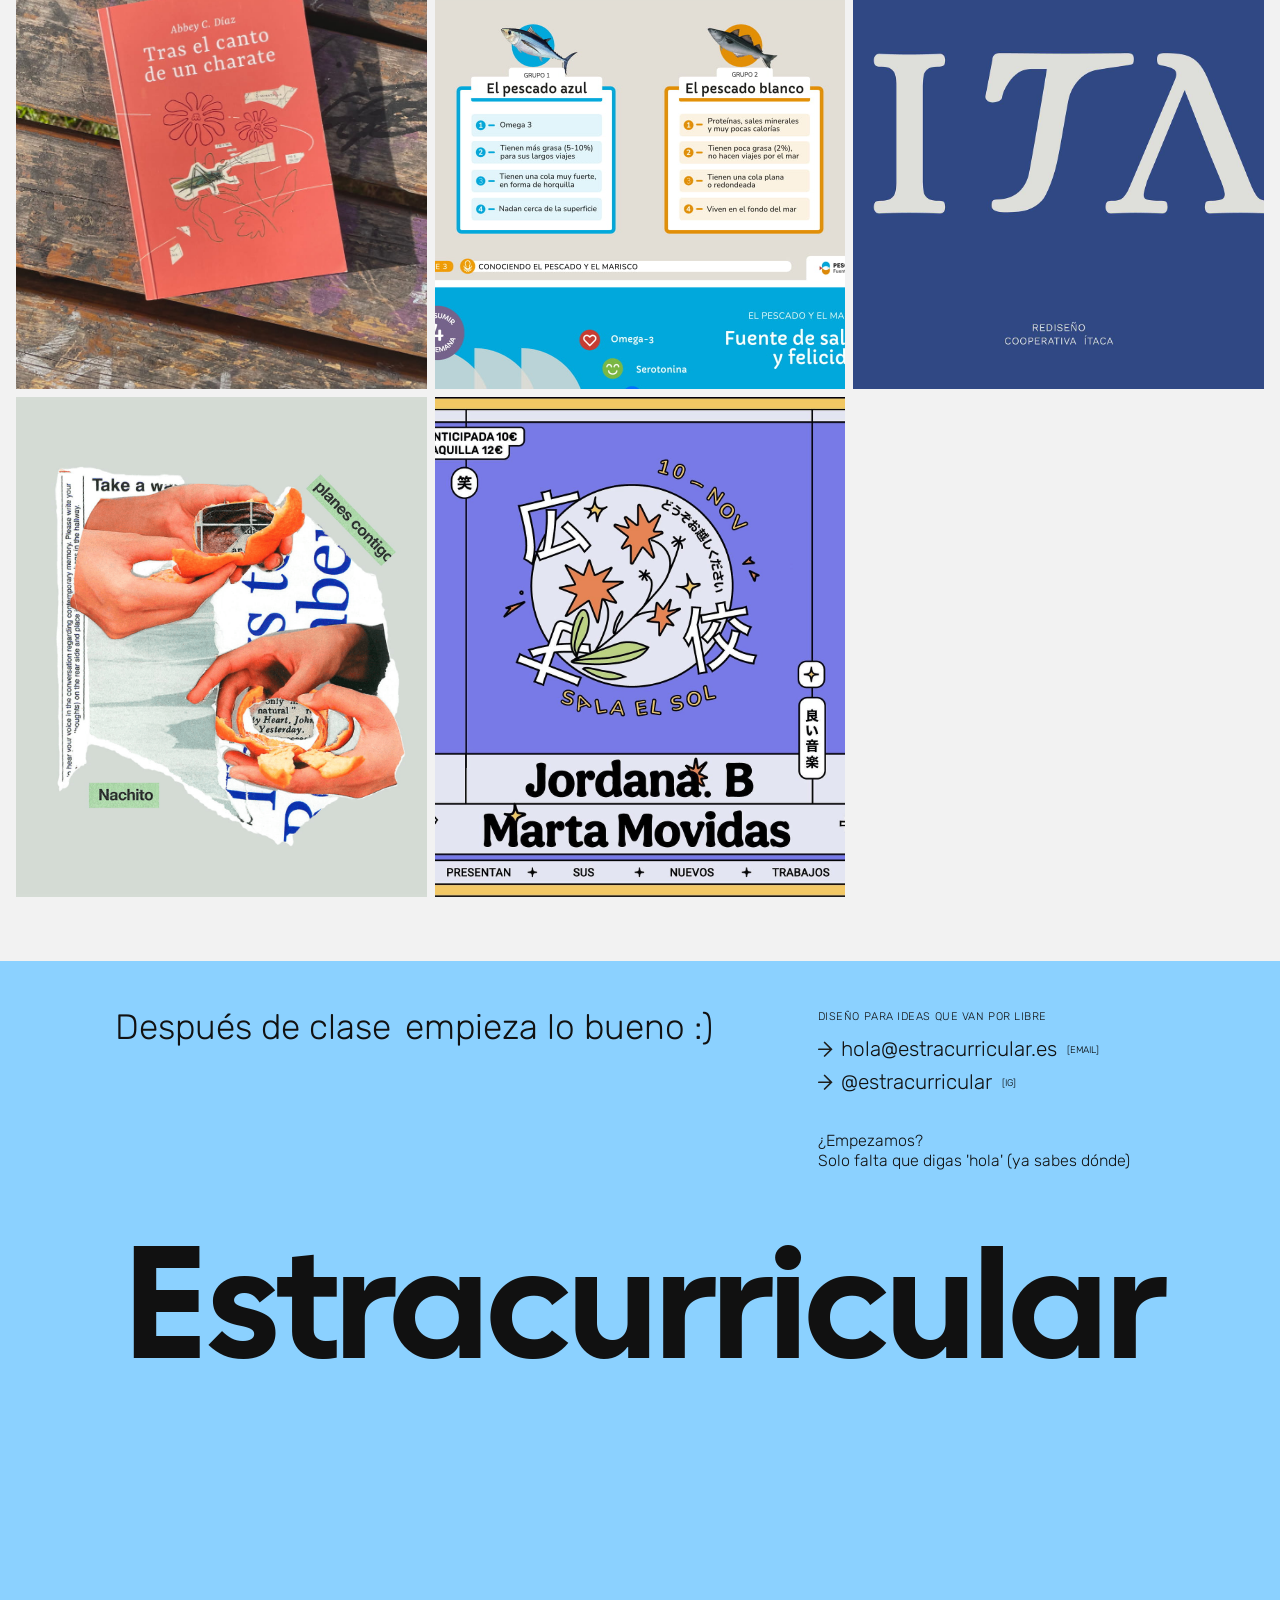
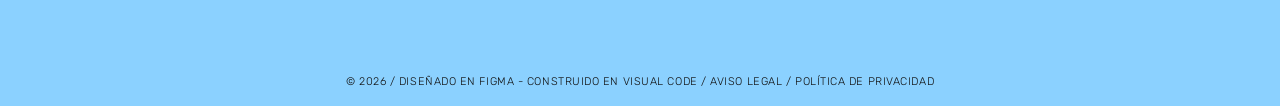
==== commit b437a33b: "update calendario" ====
--- a/index.html
+++ b/index.html
@@ -2,12 +2,12 @@
 <html lang="es">
 <head>
 
-    <!-- Google Tag Manager -->
-  <script>(function(w,d,s,l,i){w[l]=w[l]||[];w[l].push({'gtm.start':
-  new Date().getTime(),event:'gtm.js'});var f=d.getElementsByTagName(s)[0],
-  j=d.createElement(s),dl=l!='dataLayer'?'&l='+l:'';j.async=true;j.src=
-  'https://www.googletagmanager.com/gtm.js?id='+i+dl;f.parentNode.insertBefore(j,f);
-  })(window,document,'script','dataLayer','GTM-PDS98Z2X');</script>
+ <!-- Google Tag Manager -->
+<script>(function(w,d,s,l,i){w[l]=w[l]||[];w[l].push({'gtm.start':
+new Date().getTime(),event:'gtm.js'});var f=d.getElementsByTagName(s)[0],
+j=d.createElement(s),dl=l!='dataLayer'?'&l='+l:'';j.async=true;j.src=
+'https://www.googletagmanager.com/gtm.js?id='+i+dl;f.parentNode.insertBefore(j,f);
+})(window,document,'script','dataLayer','GTM-MD9H5FTF');</script>
 <!-- End Google Tag Manager -->
 
     <meta charset="UTF-8">
@@ -34,7 +34,7 @@
   CSS Vainilla -->
 
 <!-- Google Tag Manager (noscript) -->
-<noscript><iframe src="https://www.googletagmanager.com/ns.html?id=GTM-PDS98Z2X"
+<noscript><iframe src="https://www.googletagmanager.com/ns.html?id=GTM-MD9H5FTF"
 height="0" width="0" style="display:none;visibility:hidden"></iframe></noscript>
 <!-- End Google Tag Manager (noscript) -->
 
@@ -42,32 +42,46 @@
     <header class="header">
 <!-- 1. Menu -->
         <details >
-          <summary class="text-heading-3 menu">Menu</summary>
+          <summary class="text-heading-3 menu cursor">Menu</summary>
           <aside class="aside_menu">
-            <span class="text-label"> Menu?... Vaya</span>
+            <span class="text-label" style="padding: 8px"> Menu?... Vaya</span>
             <div class="bloque__titulo">
-               <h3 class="text-display">Pues no hay mucho más que te pueda enseñar...</h3>
-               <p class="text-heading-2" style="text-transform:none; letter-spacing: 0; ">Pero si quieres saber más de mí o proponerme cualquier cosa (ya sea tomar un café, pedirme matrimonio, montar una marca de pizzas o simplemente ser mi amiga), ya sabes dónde encontrarme:</p>
-            </div>
+              <div>
+                <h3 class="text-display margen">En verdad, no hay mucho más que te pueda enseñar...</h3>
+                <div class="margen">
+                  <a href="https://www.instagram.com/p/DfA5giSIKJn/?img_index=1" class="text-label tag" target="_blank" rel="noopener noreferrer">
+                  <svg xmlns="http://www.w3.org/2000/svg" width="7" viewBox="0 0 12 14"> <circle cx="6" cy="6" r="6" fill="#111"/></svg>                    
+                  O SI
+                  <svg width="10" viewBox="0 0 22 23" fill="none" xmlns="http://www.w3.org/2000/svg"><path d="M1.25003 11.1222L19.4514 11.1358M9.70215 1.25L19.6016 11.1495L9.70215 21.049" stroke="#1E1E1C" stroke-width="2" stroke-miterlimit="10" stroke-linecap="round"/></svg>
+                </a>
+              </div>
+              </div>
+               <div class="bloque__texto">
+                <p class="text-body">Pero si te apetece hablar, preguntarme, tomar un café o proponerme cualquier cosa (el matrimonio todavía no), puedes escribirme por aquí:</p>
+                <div class="linea"></div>  
+                <div class="bloque__contacto">
+                  <div class="bloque__contacto_sub">
+                    <p class="text-label bloque__subtitulo">Email</p>
+                    <address class="text-heading-3 bloque__boton copiar" data-copiar="hola@estracurricular.es">hola@estracurricular.es</address>
+                    <div id="mensaje-copiado" class="text-heading-3">Copiado :)</div>
+                  </div>
+                  <div class="bloque__contacto_sub">
+                    <p class="text-label">Instagram</p>
+                    <a href="https://www.instagram.com/estracurricular/" class="text-heading-3 bloque__boton" target="_blank" rel="noopener noreferrer">
+                      @estracurricular 
+                      <svg width="15" viewBox="0 0 22 23" fill="none" xmlns="http://www.w3.org/2000/svg"><path d="M1.25003 11.1222L19.4514 11.1358M9.70215 1.25L19.6016 11.1495L9.70215 21.049" stroke="#1E1E1C" stroke-width="1.9" stroke-miterlimit="10" stroke-linecap="round"/></svg>
+                    </a>
+                  </div>
+                  <div class="bloque__contacto_sub">
+                    <p class="text-label">Teléfono</p>
+                    
+                  <button id="telefono" class="text-heading-3 bloque__boton">Primero invitame a cenar :P</button>
+                  </div>
+                </div>
+              </div>
+          </div>
             <img src="./assets/img/yo-pequena.svg">
-            <div class="linea"></div>
-            <div class="bloque__contacto">
-              <div class="bloque__contacto_sub">
-                <p class="text-label bloque__subtitulo">Email</p>
-                <address class="text-heading-3">hola@estracurricular.es</address>
-              </div>
-              <div class="bloque__contacto_sub">
-                <p class="text-label">Instagram</p>
-                <a href="https://www.instagram.com/estracurricular/" class="text-heading-3">
-                  @estracurrciular 
-                  <svg width="15" viewBox="0 0 22 23" fill="none" xmlns="http://www.w3.org/2000/svg"><path d="M1.25003 11.1222L19.4514 11.1358M9.70215 1.25L19.6016 11.1495L9.70215 21.049" stroke="#1E1E1C" stroke-width="2.5" stroke-miterlimit="10" stroke-linecap="round"/></svg>
-                </a>
-              </div>
-              <div class="bloque__contacto_sub">
-                <p class="text-label">Teléfono</p>
-                <p class="text-heading-3">Primero invitame a cenar :P</p>
-              </div>
-            </div>
+            
           </aside>
         </details>
 <!-- 2. Logo -->
@@ -82,15 +96,18 @@
         </span>
 <!-- 3. Sobre mi -->
         <details >
-            <summary class="text-heading-3 studio">Studio</summary>
+            <summary class="text-heading-3 studio cursor">Studio</summary>
 
             <aside class="aside_infoSobreMi">
           
 
               <div class="accordion-item active"> 
-                <button class="accordion-header">
-                  <p class="text-label">Sobre mi</p>
-                  <span class="icon">+</span>
+                <button class="accordion-header ">
+                 <span class="fila">
+                  <svg class="icon" xmlns="http://www.w3.org/2000/svg" width="7" viewBox="0 0 15 18"> <path d="M0 0 L15 9 L0 18 Z" fill="#2121219e"/></svg>
+                  <p class="text-label cursor">Sobre mi</p>
+                </span>
+                  <svg class="plus" xmlns="http://www.w3.org/2000/svg" width="9" viewBox="0 0 16 16"><path d="M8 0 V16 M0 8 H16" stroke="#000" stroke-width="2.2" fill="none"/></svg>
                 </button>
 
                 <div class="accordion-content">
@@ -102,8 +119,11 @@
 
               <div class="accordion-item"> 
                 <button class="accordion-header">
-                  <p class="text-label">metodo de trabajar</p>
-                  <span class="icon">+</span>
+                  <span class="fila">
+                  <svg class="icon" xmlns="http://www.w3.org/2000/svg" width="7" viewBox="0 0 15 18"> <path d="M0 0 L15 9 L0 18 Z" fill="#2121219e"/></svg>
+                  <p class="text-label cursor">metodo de trabajo</p>
+                  </span>
+                  <svg class="plus" xmlns="http://www.w3.org/2000/svg" width="9" viewBox="0 0 16 16"><path d="M8 0 V16 M0 8 H16" stroke="#000" stroke-width="2.2" fill="none"/></svg>
                 </button>
 
                 <div class="accordion-content">
@@ -138,6 +158,9 @@
 
 <script src="./js/accordion.js"></script>
 
+
+
+
   <!-- START: Proyectos -->
     <aside class="project__info"> 
         <span class="project__name text-heading-3">Proyectos</span>
@@ -145,9 +168,13 @@
         <span id="project-year" class="project__number text-heading-3">2026</span>
     </aside>
 <!-- 1. Reticula -->
-    <main class="portfolio">
-        <section class="projects">
+    <main class="portfolio heroContent">
+        <section class="projects hero">
+         <div class="trail trail-container text-label "></div>
+
  <!-- Proyecto -->
+
+ <!-- Proyecto Marina Traduccion -->
             <a class="project" data-index="1" data-year="2026" href="construccion.html">
               <div class="project__texto">
                     <p class="text-label"><span>Diseño web</span><span>Identidad gráfica</span><span style="background-color: #F4CF90;">En desarollo</span></p>
@@ -160,6 +187,25 @@
               </div>
             </a>
 
+ <!-- Proyecto Calendario -->
+           <a class="project" data-index="1" data-year="2026" href="calendario2027.html">
+              <div class="project__texto">
+                    <p class="text-label"><span>Calendario</span><span>2027</span><span style="background-color: #F4CF90;">Disponible</span></p>
+                    <h5 class="text-heading-3">Calendario 2027</h5>
+                  </div>
+              <div class="project__visual">
+                <img
+                  src="./assets/img/calendario/calendario-0.jpg"
+                  alt="Calendario autogestionado"
+                  class="hover-sequence"
+                  data-base-path="./assets/img/calendario/calendario-"
+                  data-total-frames="1"
+                  data-extension=".jpg"
+                >
+                
+              </div>
+            </a>
+
  <!-- Proyecto Calima -->
             <a class="project" data-index="2" data-year="2026" href="project.html?id=proyectoCalima">
               <div class="project__texto">
@@ -323,8 +369,7 @@
               </div>
             </a>
             
-            <script src="./js/hoverPortadas.js"></script>
-            <script src="./js/scroll-project.js"></script>
+            <script src="./js/homeJava.js"></script>
            
         </section>
 <!-- END: Proyectos -->
--- a/css/style.css
+++ b/css/style.css
@@ -3,21 +3,42 @@
     --azulOcuro: #68b6ea;
     --verdeClaro: #9ADE9B;
     --verdeOscuro: #74c775;
-}
-
+    --grisFondo: #f2f2f2;
+}
 
 
 * {
     margin: 0;
     padding: 0;
     box-sizing: border-box;
-}
-
-a, button {
+
+    cursor: url("data:image/svg+xml,%3Csvg xmlns='http://www.w3.org/2000/svg' width='13' viewBox='0 0 9 12'%3E%3Cpath d='M9 0 L0 6 L9 12 Z' fill='%2368b6ea'/%3E%3C/svg%3E") 0 6, auto;
+}
+
+a, button, address {
+    all: unset;
+    width: fit-content;
     font-family: 'Rubik', sans-serif;
-    color:initial;
     text-decoration: none;
-    font-weight: initial;
+    cursor: url("data:image/svg+xml,%3Csvg xmlns='http://www.w3.org/2000/svg' height='13' viewBox='0 0 12 9'%3E%3Cpath d='M6 0 L12 9 L0 9 Z' fill='%2368b6ea'/%3E%3C/svg%3E") 6 0, auto;
+}
+
+.cursor {cursor: url("data:image/svg+xml,%3Csvg xmlns='http://www.w3.org/2000/svg' height='13' viewBox='0 0 12 9'%3E%3Cpath d='M6 0 L12 9 L0 9 Z' fill='%2368b6ea'/%3E%3C/svg%3E") 6 0, auto;}
+
+
+.tag {
+padding: 1px 4px 0px 4px;
+border-radius: 5px;
+color: #111;
+width: fit-content;
+
+display: flex;
+align-items: center;
+gap: 6px;
+}
+
+.tag:hover{
+background-color: white;
 }
 
 html,
@@ -26,6 +47,7 @@
     max-width: 100vw;
     min-height: 100%;
     background: #f2f2f2;
+    overflow-x: none;
 }
 
 header, main, .textoFooter {max-width: 1500px; margin: auto;}
@@ -52,6 +74,13 @@
     border-bottom: 6px solid transparent;
     border-right: 9px solid currentColor;
 }
+
+.linea {
+    width: 100%;
+    border-bottom: 1px solid #2121219e ;
+  }
+
+  .fila{ display: flex; flex-direction: row; gap: 8px;}
 
 
 /* 1. Header
@@ -89,41 +118,86 @@
   width: calc(100% - 32px);
   height: fit-content;
   margin-top: 16px;
-  padding: 16px;
   background-color: var(--verdeClaro);
 
   & .bloque__titulo {
-    display: flex; flex-direction: column; gap: 16px;
-    width: 53%;
-    margin-block: 100px 120px;
-    margin-left: 40px;
-  
+    width: 100%;
+    display: grid;
+    grid-template-columns: 2fr 1fr;
+    margin-block: 80px 100px;
+    align-items: center;
+    gap: 16px;
+
+    & .margen {padding-left: 80px}
+
+    & h3 { 
+      font-size: 4.2rem;
+      max-width: 850px;
+      letter-spacing: -0.04em;
+      padding-bottom: 6px;
+      }
+
+    & .text-body {
+      text-transform:none; 
+      letter-spacing: 0px;
+    }
+  }
+  & .bloque__texto {
+  display: flex;
+  flex-direction: column;
+  gap: 12px;
+  padding-right: 80px
   }
   & img {
     position: absolute;
     width: 200px;
-    top: 30%;
-    right: 10%;
+    top: 28%;
+    right: 42%;
     transform: scaleX(-1);
   }
-  & .linea {
-    width: 100%;
-    border-bottom: 1px solid #111 ;
-  }
+  
   & .bloque__contacto {
     width: 100%;
-    display: grid;
-    grid-template-columns: repeat(3, 1fr);
-    padding-block: 24px;
+    display: flex;
+    flex-direction: column;
+    gap: 16px;
+    margin-top: 4px;
 
     & .bloque__contacto_sub { 
     display: flex;
     flex-direction: column;
     gap: 4px;
+      & .bloque__boton { 
+        width: fit-content; 
+        border-radius: 5px;
+        padding: 4px 5px 4px 5px; 
+      }
+      & .bloque__boton:hover{background-color: white;}
       & address, a {font-style: normal; text-decoration: none;  }
+      & svg {transform: translateY(2px);}
     }
   }
  }
+
+ #mensaje-copiado {
+    position: fixed;
+    bottom: 30px;
+    left: 50%;
+    transform: translateX(-50%) translateY(10px);
+    background: var(--azulClaro);
+    color: black;
+    padding: 10px 16px;
+    border-radius: 25px;
+    opacity: 0;
+    pointer-events: none;
+    transition: opacity 0.2s, transform 0.2s;
+    z-index: 9999;
+}
+
+#mensaje-copiado.visible {
+    opacity: 1;
+    transform: translateX(-50%) translateY(0);
+}
 
 .aside_infoSobreMi {
   z-index: 50;
@@ -137,9 +211,16 @@
   padding: 16px;
   background-color: var(--azulClaro);
 
+  & .caminos {
+    position: absolute;
+    top: 16px;
+    left: -950px;
+  }
+
+
     & .espacioTitulo {
     margin-top:48px;
-    margin-bottom: 8px;
+    margin-bottom: 16px;
     }
 
     & button {
@@ -156,10 +237,10 @@
       flex-wrap: wrap;
       list-style: none;
       gap: 16px;
-      padding-block: 8px;
+      padding-block: 16px;
         & li {
           line-height: 100%; height: fit-content;
-          padding:4px 4px;
+          padding:4px 6px 3px 6px;
           background-color: white;
           border-radius: 5px;
         }
@@ -182,6 +263,22 @@
         }
     }
   }
+
+  @keyframes sacudir {
+  0%, 100% {
+        transform: translateX(0);
+    }
+    20%, 60% {
+        transform: translateX(-10px);
+    }
+    40%, 80% {
+        transform: translateX(10px);
+    }
+}
+
+#telefono.shake {
+    animation: sacudir 0.3s ease-in-out;
+}
 
 /*   Acordeon  */
 
@@ -195,9 +292,9 @@
   align-items: center;
   font-size: 1.05rem;
   font-weight: 500;
-  cursor: pointer;
   text-align: left;
 }
+
 
 .accordion-content {
   display: flex;
@@ -208,17 +305,55 @@
   transition: max-height 0.4s cubic-bezier(0.16, 1, 0.3, 1); 
 }
 
-.icon {
-  font-size: 1.2rem;
-  transition: transform 0.3s ease;
-}
-
-.accordion-item.active .icon {
-  transform: rotate(45deg);
-}
-
-.accordion-item.active .icon {
-  transform: rotate(45deg);
+.plus, .icon {transition: transform 0.3s ease;}
+.accordion-item.active .plus {transform: rotate(45deg);}
+.accordion-item.active .icon {transform: rotate(90deg);}
+
+/* ANIMACION TAG*/
+
+.trail {
+  position: absolute;
+  top: 0;
+  left: 0;
+  width: 100%;
+  height: 100%;
+  pointer-events: none;
+}
+
+.trail-tag {
+
+  position: absolute;
+  z-index: 70;
+  padding: 1px 5px;
+  background-color: #ffffff;
+  color: #000000;
+  border-radius: 5px;
+  white-space: nowrap;
+  transform: translate(-50%, -50%);
+  animation: holdAndFadeQuickly 1s ease-in forwards;
+}
+
+.signature-text {
+  text-decoration: underline;
+  text-align: center;
+  text-underline-offset: 4px;
+}
+
+@keyframes holdAndFadeQuickly {
+  0% {
+    opacity: 1;
+    transform: translate(-50%, -50%) scale(1);
+  }
+
+  65% {
+    opacity: 1;
+    transform: translate(-50%, -50%) scale(1);
+  }
+
+  100% {
+    opacity: 0;
+    transform: translate(-50%, -100%) scale(0.8);
+  }
 }
 
 /* // TABLET / MOVIL // */
@@ -253,10 +388,15 @@
     padding: 24px;
 
       & .bloque__titulo {
+        display: flex;
+        flex-direction: column;
         width: 100%;
-        margin-block: 16px 64px;
+        margin-block: 16px 16px;
         margin-left: 0px;
         gap: 24px;
+
+        & .margen {padding-left: 0px }
+        
       }
       & img { 
         width: 165px; 
@@ -264,10 +404,11 @@
         left: 50%;
          transform: translateX(-50%);
       }
+      & .bloque__texto{padding-right: 0px}
       & .bloque__contacto {
         display: flex;
         flex-direction: column;
-        padding-block: 24px 8px; gap: 24px;
+        padding-block: 8px 8px; gap: 24px;
       }
     }
 
@@ -328,7 +469,11 @@
         flex-direction: column;
         justify-content:space-between;
         padding: 16px;
-        &:hover { p, h5 {display: flex}}
+        &:hover { 
+          p, h5 {display: flex}
+          cursor: url("data:image/svg+xml,%3Csvg xmlns='http://www.w3.org/2000/svg' width='14' viewBox='0 0 9 12'%3E%3Cpath d='M0 0 L9 6 L0 12 Z' fill='%2374c775'/%3E%3C/svg%3E") 9 6, auto;
+
+      }
         & p {display: none; gap: 8px; line-height: 100%; height: fit-content;}
         & span {display: flex; background-color: white; padding:3px 5px; border-radius: 5px;}
         & h5 {display: none; width: fit-content; background-color: #9ADE9B;}
@@ -411,7 +556,7 @@
       & p{
         color:black;
         margin-left: 7px;
-        padding:1px 3px;
+        padding:3px 5px;
         border-radius: 5%;
         background-color: var(--azulClaro);}
     }
@@ -454,11 +599,8 @@
           object-fit: cover;
         }
       }
-      
-    }
-  }
-
-
+    }
+  }
 }
 
 .projectPage-info {
@@ -467,6 +609,20 @@
 align-self: start;
 height: fit-content;
 padding-inline: 16px;
+
+& .botonVerMas {
+display: none;
+z-index: 600;
+flex-direction: column;
+align-items: center;
+gap: 8px;
+width: 80px;
+padding-top: 24px;
+height: 96vh;
+background-color: var(--azulClaro);
+& p {writing-mode: vertical-rl}
+& svg{transition: transform 0.3s ease}
+}
 
 & .bloqueTags {
   display: flex;
@@ -483,6 +639,7 @@
   display: flex;
   flex-direction: column;
   padding-right: 4px;
+
   & .text-heading-3{
     line-height: 125%;
   }
@@ -495,10 +652,104 @@
   }
 }
 }
+.precio { 
+  display: flex;
+  flex-direction: row;
+  justify-content: space-between;
+  align-items: center;
+  margin-top:40px ;
+  margin-bottom: 32px;
+  width: 100%;
+  padding: 8px 16px 6px 16px;
+  background-color: var(--azulClaro) ;
+  & p {height: fit-content; }
+  
+  mark{
+  font-size: 0.6rem;
+  background-color: inherit;
+}
+
+
+}
+
+.formulario {
+  display: flex;
+  flex-direction: column;
+  gap: 8px;
+
+  & label{margin-top: 16px}
+  & input, select {
+    border: none; 
+    padding: 4px; 
+    font-family: 'Rubik', sans-serif !important;
+    font-weight: 200 !important; 
+    font-size: 1rem;
+  }
+  & .boton {display: flex; gap: 8px}
+  & button { 
+    margin-top: 16px;
+    font-weight: 200 !important; 
+    font-size: 1rem;
+    background-color: var(--azulClaro);
+    padding-inline: 40px;
+    padding-block: 6px ;
+    border-radius: 4px;
+  }
+
+  & button:hover {background-color: white}
+}
+
+
+
+@media (max-width: 1080px){
+
+.projectPage {
+   & .bloqueTitulo { padding-bottom: 0}
+
+   .bloque { 
+    display: flex;
+    flex-direction: row;
+
+    .projectPage-info {
+     display: flex;
+     flex-direction: row;
+     width: 80px;
+      
+      .botonVerMas{display: flex;}
+      .bloqueTexto {
+        position: absolute;
+        top: -2px;
+        right: 90px;
+        width: 400px;
+        height: 100vh;
+        padding-inline: 40px;
+        z-index: 500;
+        background-color: var(--grisFondo);
+        opacity: 0;
+        visibility: hidden;
+        transform: translateX(20px);
+        
+          transition: 
+          opacity 0.3s ease,
+          transform 0.3s ease,
+          visibility 0.3s ease;
+      }
+      .bloqueTexto.active {
+      opacity: 1;
+      visibility: visible;
+      transform: translateY(0);
+      }
+      #toggleInfo.active svg {
+      transform: rotate(180deg);
+      }
+
+    }
+}}}
 
 @media (max-width: 600px) {
 
   .projectPage {
+
    & .bloqueTitulo { padding-bottom: 0}
 
    .bloque{
@@ -508,9 +759,50 @@
       margin: 0;
       & .images-row {
         grid-template-columns: 1fr; 
-    }
-  }
+      }
+    }
+    .projectPage-info {
+      top: unset;
+      bottom: 8px;
+      flex-direction: column-reverse;
+      width: 100%;
+      align-items: end;
+      justify-content: end;
+      padding: 0;
+      
+      .botonVerMas { 
+        height: 40px;
+        width: 95%;
+        flex-direction: row; 
+        padding: 0;
+        justify-content: center;
+        border-radius:5px;
+        margin: auto;
+        & p {writing-mode: horizontal-tb}
+      }
+      .bloqueTexto {
+        position: fixed;
+        top: 0px;
+        right: 0px;
+        width: 100%;
+        border: var(--grisFondo) 5px solid;
+        height: 100vh;
+        overflow-y: auto;
+        transform: translateY(20px);
+        padding-block: 40px;
+        padding-inline:8px;
+
+        & #project-year {text-align: left;}
+        .accordion-header {margin-top: 4px;}
+      }
+    }
    } 
+
+   #project-service{ 
+    white-space: nowrap;
+    overflow: hidden;
+    text-overflow: ellipsis;
+  }
   }
 
 }
@@ -625,7 +917,7 @@
     & .claim{ height: auto;}
   }
   & .logoFooter{
-    & span {font-size: 14vw; top: 85%;}
-  }
-}
-}
+    & span {font-size: 12vw; top: 85%;}
+  }
+}
+}
